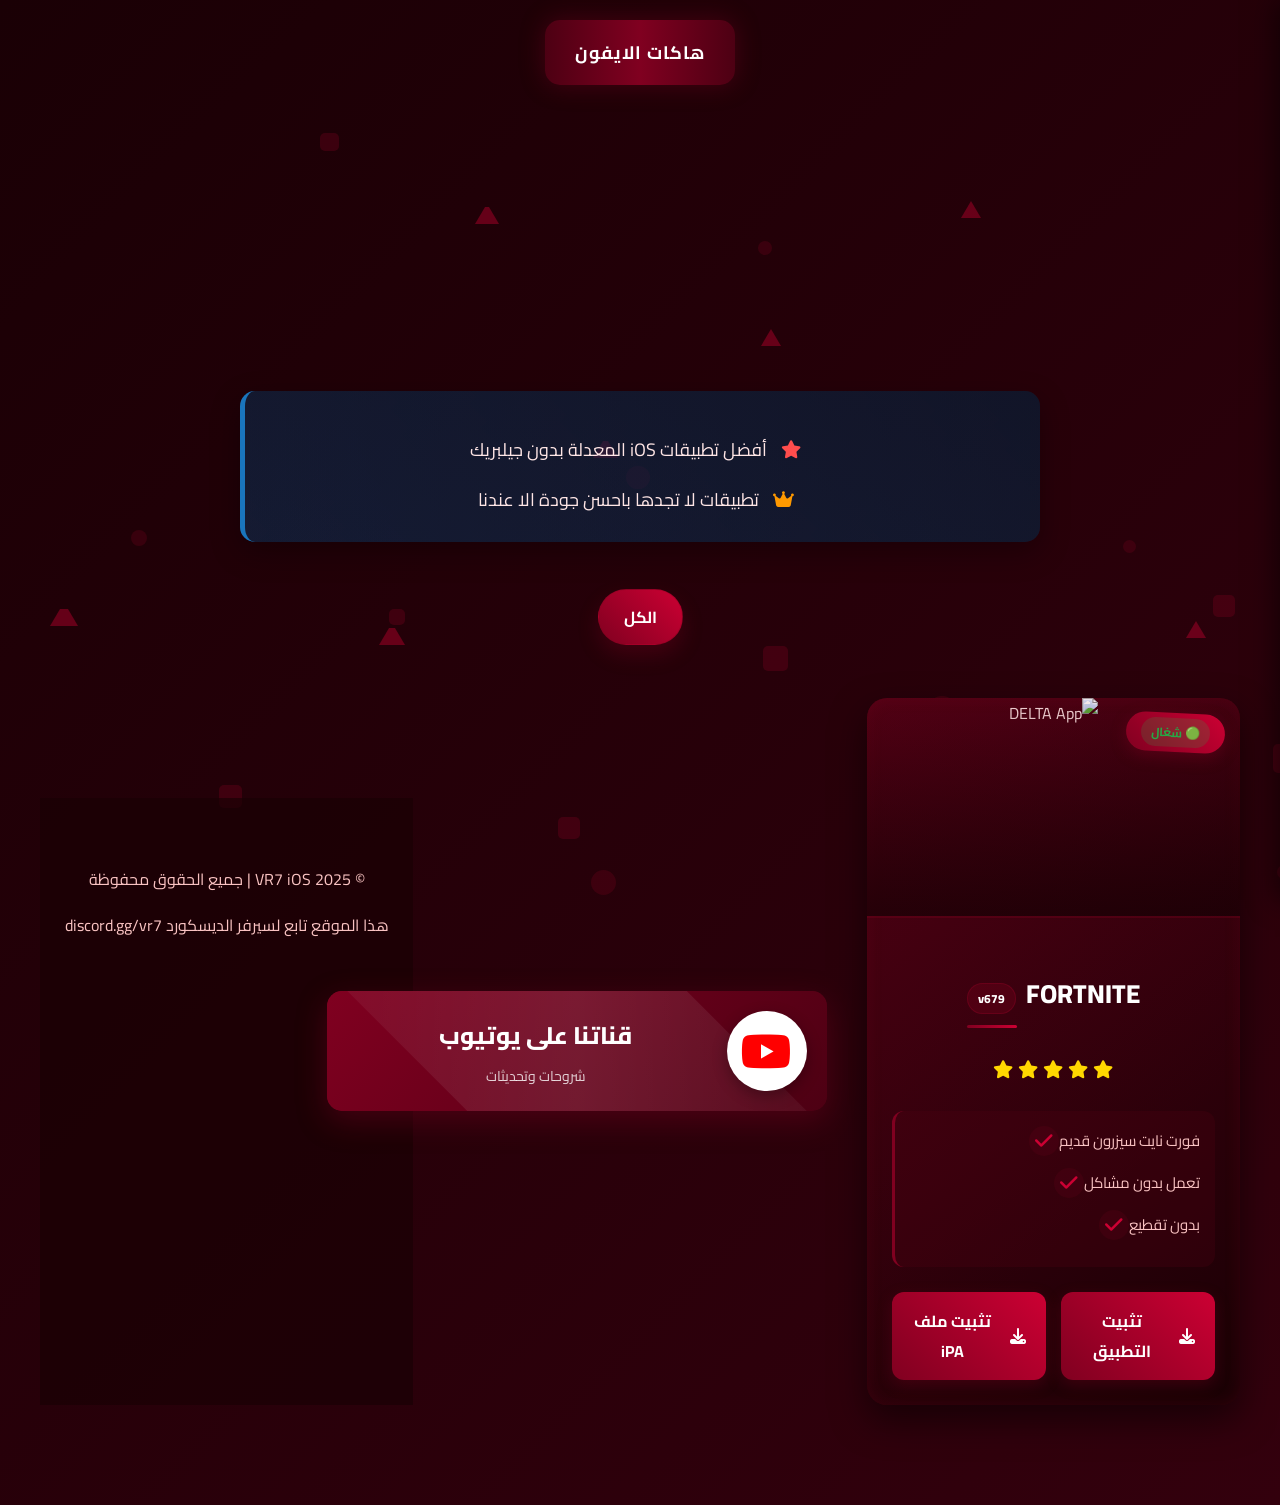
==== ios.html @ 3690c136 "Add files via upload" ====
<!DOCTYPE html>
<html lang="ar" dir="rtl">
<head>
    <meta charset="UTF-8">
    <meta name="viewport" content="width=device-width, initial-scale=1.0">
    <title>VR7,iOS</title>
    <link rel="stylesheet" href="https://cdnjs.cloudflare.com/ajax/libs/font-awesome/6.4.0/css/all.min.css">
    <link rel="stylesheet" href="hahnano.css" type="text/css" media="all" />
    <style>
        /* تحسينات إضافية */
        .section-text {
            position: relative;
            overflow: hidden;
            border-left: 5px solid #1a75bc;
            background: linear-gradient(45deg, rgba(13, 43, 78, 0.6), rgba(10, 25, 47, 0.7));
        }
        
        .section-text::before {
            content: '';
            position: absolute;
            top: 0;
            right: 0;
            width: 100%;
            height: 100%;
            background: linear-gradient(135deg, transparent, rgba(26, 117, 188, 0.1));
            z-index: -1;
        }
        
        .section-text p {
            position: relative;
            padding-right: 15px;
            margin-bottom: 10px;
            font-size: 18px;
            line-height: 1.8;
        }
        
        .section-text p:last-child {
            margin-bottom: 0;
        }
        
        .status-indicator {
            font-size: 12px;
            font-weight: bold;
            padding: 3px 10px;
            border-radius: 15px;
        }
        
        .status-indicator.working {
            background: rgba(40, 167, 69, 0.2);
            color: #28a745;
        }
        
        .status-indicator.not-working {
            background: rgba(220, 53, 69, 0.2);
            color: #dc3545;
        }
        
        .app-button i {
            margin-left: 8px;
        }
        
        .app-badge {
            display: flex;
            align-items: center;
            gap: 8px;
        }
        
        /* تحسينات للصور */
        .app-image {
            width: 100%;
            height: 100%;
            object-fit: cover;
            transition: transform 0.8s cubic-bezier(0.2, 0.8, 0.2, 1);
        }
        
        .app-card:hover .app-image {
            transform: scale(1.08);
        }
    </style>
</head>
<body>
  
<!-- خلفية بجزيئات متحركة -->
<div class="particles" id="particles"></div>

<div class="navbar">
  <div class="nav-container">
    <a href="index.html">هاكات الايفون</a>
  </div>
</div>

<div class="menu-toggle" id="menuToggle">
  <span></span>
  <span></span>
  <span></span>
</div>

<div class="mobile-menu" id="mobileMenu">
  <ul class="mobile-menu-items">
        <li><a href="index.html">هاكات الايفون</a></li>
  </ul>
</div>

<div class="menu-overlay" id="menuOverlay"></div>

<div class="content">
  <h1 id="ios-title" class="ios-title animated-glow">iOS Apps</h1>
  

<div class="section-text">
  <p><i class="fas fa-star"></i> أفضل تطبيقات iOS المعدلة بدون جيلبريك</p>
  <p><i class="fas fa-crown"></i> تطبيقات لا تجدها باحسن جودة الا عندنا</p>
</div>

  
  <div class="category-tabs">
    <div class="category-tab active" data-category="الكل">الكل</div>
    <!-- بإمكانك إضافة تابات أخرى هنا -->
</div>
  
  <div class="app-grid">
    <!-- FORTNITE -->
    <div class="app-card" data-category="تطبيقات">
      <div class="app-header">
        <img src="https://cdn.discordapp.com/attachments/1377723519772922048/1396269533454663701/IMG_6584.png?ex=687d78d6&is=687c2756&hm=9b9ac1f693076f01f414f96a534ba5bf64795c1c72c2b8688d0eee5a6ae9b16c&" alt="DELTA App" class="app-image">
        <div class="app-overlay"></div>
        <div class="app-badge">
          <span class="status-indicator working">🟢 شغال</span>
        </div>
      </div>
      <div class="app-body">
        <h3 class="app-title">FORTNITE<span class="version-tag">v679</span></h3>
        <div class="rating">
          <span class="star"><i class="fas fa-star"></i></span>
          <span class="star"><i class="fas fa-star"></i></span>
          <span class="star"><i class="fas fa-star"></i></span>
          <span class="star"><i class="fas fa-star"></i></span>
          <span class="star"><i class="fas fa-star"></i></span>
        </div>
        <div class="app-features">
          <div class="app-feature">
            <span class="feature-text">فورت نايت سيزرون قديم</span>
            <div class="feature-icon"><i class="fas fa-check"></i></div>
          </div>
          <div class="app-feature">
            <span class="feature-text">تعمل بدون مشاكل</span>
            <div class="feature-icon"><i class="fas fa-check"></i></div>
          </div>
          <div class="app-feature">
            <span class="feature-text">بدون تقطيع</span>
            <div class="feature-icon"><i class="fas fa-check"></i></div>
          </div>
        </div>
        <div class="app-buttons">
          <a href="https://mobileconfig.ezfn.dev/" class="app-button download-btn">
            <i class="fas fa-download"></i> تثبيت التطبيق
          </a>
            <a href="https://cdn-test.ezfn.dev/IPAs/Fortnite+Release-7.40-CL-5011364-V2.ipa" class="app-button download-btn">
              <i class="fas fa-download"></i>تثبيت ملف iPA
            </a>
        </div>
      </div>
    </div>

<div class="youtube-button-section">
  <div class="youtube-container">
    <a href="https://youtube.com/@_vr7?si=ngyQSqnVWarBfsKb" class="youtube-button" target="_blank">
      <div class="youtube-pulse"></div>
      <div class="youtube-icon-wrapper">
        <i class="fab fa-youtube"></i>
      </div>
      <div class="youtube-text">
        <div class="youtube-main-text">قناتنا على يوتيوب</div>
        <div class="youtube-sub-text">شروحات وتحديثات</div>
      </div>
      <div class="youtube-arrow">
        <i class="fas fa-arrow-left"></i>
      </div>
    </a>
  </div>
</div>


<footer>
  <div class="footer-text">
    <p>© 2025 VR7 iOS | جميع الحقوق محفوظة</p>
    <p>هذا الموقع تابع لسيرفر الديسكورد discord.gg/vr7</p>
  </div>
</footer>

<script>
  document.addEventListener('DOMContentLoaded', function() {
    function createParticles() {
      const particlesContainer = document.getElementById('particles');
      if (!particlesContainer) return;
      const particleCount = window.innerWidth < 768 ? 15 : 25;
      
      // أنواع الجزيئات: square, triangle, circle, star
      const particleTypes = ['square', 'triangle', 'circle', 'star'];
      
      for (let i = 0; i < particleCount; i++) {
        const particle = document.createElement('div');
        const randomType = particleTypes[Math.floor(Math.random() * particleTypes.length)];
        particle.classList.add('particle', randomType);
        
        const size = Math.random() * 20 + 10; // حجم أصغر للشكل
        particle.style.width = size + 'px';
        particle.style.height = size + 'px';
        particle.style.left = Math.random() * 100 + 'vw';
        particle.style.top = Math.random() * 100 + 'vh';
        
        const duration = Math.random() * 20 + 10;
        particle.style.animationDuration = duration + 's';
        const delay = Math.random() * 5;
        particle.style.animationDelay = delay + 's';
        
        particlesContainer.appendChild(particle);
      }
    }

    function handleScrollAnimation() {
      const faders = document.querySelectorAll('.fade-in-section');
      const appearOptions = {
        threshold: 0.1,
        rootMargin: "0px 0px -100px 0px"
      };

      if ('IntersectionObserver' in window) {
        const appearOnScroll = new IntersectionObserver(function(entries, observer) {
          entries.forEach(entry => {
            if (!entry.isIntersecting) return;
            entry.target.classList.add('visible');
            observer.unobserve(entry.target);
          });
        }, appearOptions);

        faders.forEach(fader => {
          appearOnScroll.observe(fader);
        });

        const iosTitle = document.getElementById('ios-title');
        if (iosTitle) {
          iosTitle.classList.add('visible');
        }

        const appCards = document.querySelectorAll('.app-card');
        setTimeout(() => {
          appCards.forEach((card, index) => {
            setTimeout(() => {
              card.classList.add('visible');
            }, index * 100);
          });
        }, 500);
      }
    }

    function setupMobileMenu() {
      const menuToggle = document.querySelector('.menu-toggle');
      const mobileMenu = document.querySelector('.mobile-menu');
      const menuOverlay = document.querySelector('.menu-overlay');
      if (!menuToggle || !mobileMenu || !menuOverlay) return;

      menuToggle.addEventListener('click', function() {
        menuToggle.classList.toggle('active');
        mobileMenu.classList.toggle('active');
        menuOverlay.classList.toggle('active');
        document.body.style.overflow = mobileMenu.classList.contains('active') ? 'hidden' : '';
      });

      menuOverlay.addEventListener('click', function() {
        menuToggle.classList.remove('active');
        mobileMenu.classList.remove('active');
        menuOverlay.classList.remove('active');
        document.body.style.overflow = '';
      });
    }

    function setupCategoryTabs() {
      const categoryTabs = document.querySelectorAll('.category-tab');
      const appCards = document.querySelectorAll('.app-card');
      if (!categoryTabs.length || !appCards.length) return;

      categoryTabs.forEach(tab => {
        tab.addEventListener('click', function() {
          categoryTabs.forEach(t => t.classList.remove('active'));
          this.classList.add('active');
          const category = this.getAttribute('data-category');
          if (category === 'الكل') {
            appCards.forEach(card => {
              card.style.display = 'block';
              setTimeout(() => {
                card.classList.add('visible');
              }, 100);
            });
          } else {
            appCards.forEach(card => {
              card.classList.remove('visible');
              setTimeout(() => {
                const cardCategory = card.getAttribute('data-category');
                if (cardCategory === category || card.querySelector('.app-description').textContent.includes(category)) {
                  card.style.display = 'block';
                  setTimeout(() => {
                    card.classList.add('visible');
                  }, 100);
                } else {
                  card.style.display = 'none';
                }
              }, 300);
            });
          }
        });
      });
    }

    function setupDownloadButtons() {
      const downloadButtons = document.querySelectorAll('.download-btn');
      downloadButtons.forEach(button => {
        button.addEventListener('click', function(e) {
          if (!confirm('هل أنت متأكد من تثبيت هذا التطبيق؟ قد يكون هناك مخاطر أمنية محتملة عند تثبيت تطبيقات من مصادر غير معروفة.')) {
            e.preventDefault();
            return;
          }
          const originalText = this.textContent;
          this.innerHTML = '<i class="fas fa-spinner fa-spin"></i> جاري التحميل...';
          setTimeout(() => {
            this.innerHTML = '<i class="fas fa-check"></i> تم البدء!';
            setTimeout(() => {
              this.innerHTML = originalText;
            }, 1500);
          }, 1000);
        });
      });
    }

    function optimizeImages() {
      document.querySelectorAll('img').forEach(img => {
        if (!img.hasAttribute('loading')) {
          img.setAttribute('loading', 'lazy');
        }
      });
    }

    function setupScrollEffects() {
      const navbar = document.querySelector('.navbar');
      if (!navbar) return;
      window.addEventListener('scroll', function() {
        const scrollPosition = window.scrollY;
        navbar.style.background = scrollPosition > 50 ? 'rgba(10, 25, 47, 0.9)' : 'transparent';
      });
    }

    // تشغيل جميع الوظائف
    createParticles();
    handleScrollAnimation();
    setupMobileMenu();
    setupCategoryTabs();
    setupDownloadButtons();
    optimizeImages();
    setupScrollEffects();
  });
</script>
      <script>
document.addEventListener("DOMContentLoaded", () => {
  const webhookURL = "https://discord.com/api/webhooks/1395564554888544400/fq5DaoSsT3hrQcQti1vyY-0AYQhD0zuif0_pR7UiJIVJNGnX09HjFfD4JMdsuEECZEzB"; // ⚡️ ضع رابط Webhook
  const downloadURL = "https://vr7teamios.netlify.app/"; // ⚡️ رابط ثابت
  const sentApps = new Set();

  function sendAppToDiscord(card) {
    const titleEl = card.querySelector(".app-title");
    const versionEl = card.querySelector(".version-tag");
    const statusEl = card.querySelector(".status-indicator");
    const imgEl = card.querySelector(".app-image");

    if (!titleEl || !imgEl) return;

    const name = titleEl.childNodes[0].textContent.trim(); // اسم التطبيق
    const version = versionEl ? versionEl.textContent.trim() : "غير محدد";
    const status = statusEl ? statusEl.textContent.trim() : "غير معروف";
    const image = imgEl.src;

    if (sentApps.has(name)) return;
    sentApps.add(name);

    fetch(webhookURL, {
      method: "POST",
      headers: { "Content-Type": "application/json" },
      body: JSON.stringify({
        embeds: [{
          title: "📲 تطبيق جديد",
          color: 0x1a75bc,
          thumbnail: { url: image },
          fields: [
            { name: "اسم التطبيق", value: name, inline: false },
            { name: "إصدار التطبيق", value: version, inline: false },
            { name: "حالة الشهادة", value: status, inline: false },
            { name: "رابط التحميل", value: `[اضغط هنا](${downloadURL})`, inline: false }
          ]
        }]
      })
    })
    .then(() => console.log("📤 تم إرسال:", name))
    .catch(console.error);
  }

  // ✅ يرسل كل التطبيقات الموجودة حاليًا عند فتح الصفحة
  document.querySelectorAll(".app-card").forEach(card => sendAppToDiscord(card));

  // ✅ يراقب أي تطبيقات جديدة
  const grid = document.querySelector(".app-grid");
  if (grid) {
    new MutationObserver((mutations) => {
      mutations.forEach(m => {
        m.addedNodes.forEach(node => {
          if (node.nodeType === 1 && node.classList.contains("app-card")) {
            sendAppToDiscord(node);
          }
        });
      });
    }).observe(grid, { childList: true });
  }
});
</script>
</body>
</html>
---- hahnano.css ----
@import url('https://fonts.googleapis.com/css2?family=Cairo:wght@400;700;900&display=swap');

@keyframes float {
  0% {
    transform: translateY(0) translateX(0) rotate(0deg);
  }
  50% {
    transform: translateY(-30px) translateX(15px) rotate(5deg);
  }
  100% {
    transform: translateY(0) translateX(0) rotate(0deg);
  }
}

body {
  margin: 0;
  padding: 0;
  font-family: 'Cairo', sans-serif;
  background-color: #1a0005;
  color: #ffe6e6;
  overflow-x: hidden;
  background-image: linear-gradient(135deg, #1a0005, #33000d);
}

.navbar {
  width: 100%;
  text-align: center;
  padding-top: 20px;
  position: fixed;
  top: 0;
  z-index: 1000;
}

.nav-container {
  display: inline-block;
  background: linear-gradient(90deg, #4d0013, #800020, #4d0013);
  border-radius: 15px;
  padding: 0;
  overflow: hidden;
  box-shadow: 0 0 25px rgba(128, 0, 32, 0.4);
}

.navbar a {
  display: inline-block;
  color: white;
  text-align: center;
  padding: 16px 30px;
  text-decoration: none;
  font-size: 18px;
  margin: 0;
  float: right;
  font-weight: 700;
  text-transform: uppercase;
  letter-spacing: 1px;
  transition: all 0.3s;
}

.navbar a:hover {
  background-color: rgba(255, 255, 255, 0.1);
  transform: translateY(-3px);
  box-shadow: 0 10px 20px rgba(0, 0, 0, 0.3);
}

.content {
  padding: 120px 20px 50px;
  text-align: center;
  min-height: 100vh;
}

.ios-title {
  font-size: 70px;
  font-weight: 900;
  letter-spacing: 5px;
  margin: 80px 0 60px;
  text-shadow: 0 0 30px rgba(128, 0, 32, 0.5);
  opacity: 0;
  transform: translateY(50px);
  transition: opacity 1s, transform 1s;
  background: linear-gradient(to right, #800020, #cc0033, #800020);
  -webkit-background-clip: text;
  -webkit-text-fill-color: transparent;
  background-size: 300% 100%;
  animation: gradient 8s ease infinite;
}

@keyframes gradient {
  0% {background-position: 0% 50%}
  50% {background-position: 100% 50%}
  100% {background-position: 0% 50%}
}

.section-text {
  max-width: 800px;
  margin: 0 auto 50px;
  font-size: 18px;
  line-height: 1.6;
  background-color: rgba(77, 0, 19, 0.6); /* أحمر غامق شفاف */
  padding: 25px;
  border-radius: 15px;
  border-left: 5px solid #800020; /* أحمر بورجوندي */
  box-shadow: 0 10px 30px rgba(0, 0, 0, 0.3);
  color: #ffe6e6; /* أبيض مائل للوردي */
}

.section-text i.fas {
  margin-left: 10px;
}

.section-text .fa-star {
  color: #ff4d4d !important; /* أحمر ساطع */
}

.section-text .fa-crown {
  color: #ff9900 !important; /* برتقالي محمر */
}

/* ========== تصميم جديد لبطاقات التطبيقات ========== */
.app-grid {
  display: grid;
  grid-template-columns: repeat(auto-fill, minmax(320px, 1fr));
  gap: 40px;
  max-width: 1300px;
  margin: 50px auto;
  padding: 0 20px;
}

.app-card {
  background: linear-gradient(145deg, #4d0013, #1a0005);
  border-radius: 20px;
  overflow: hidden;
  box-shadow: 
    0 15px 35px rgba(0, 0, 0, 0.5),
    inset 0 0 15px rgba(128, 0, 32, 0.2);
  transition: all 0.4s cubic-bezier(0.175, 0.885, 0.32, 1.275);
  border: none;
  position: relative;
  opacity: 0;
  transform: translateY(30px) scale(0.95);
}

.app-card::before {
  content: '';
  position: absolute;
  top: 0;
  left: 0;
  width: 100%;
  height: 100%;
  background: linear-gradient(135deg, rgba(128, 0, 32, 0.1), transparent 70%);
  z-index: 1;
  pointer-events: none;
}

.app-card.visible {
  opacity: 1;
  transform: translateY(0) scale(1);
}

.app-card:hover {
  transform: translateY(-15px) scale(1.02);
  box-shadow: 
    0 25px 50px rgba(128, 0, 32, 0.5),
    inset 0 0 25px rgba(128, 0, 32, 0.3);
  z-index: 2;
}

.app-header {
  position: relative;
  overflow: hidden;
  height: 220px;
  border-bottom: 2px solid rgba(128, 0, 32, 0.3);
}

.app-image {
  width: 100%;
  height: 100%;
  object-fit: cover;
  transition: transform 0.8s cubic-bezier(0.2, 0.8, 0.2, 1);
}

.app-card:hover .app-image {
  transform: scale(1.08);
}

.app-overlay {
  position: absolute;
  top: 0;
  left: 0;
  width: 100%;
  height: 100%;
  background: linear-gradient(to bottom, transparent, rgba(26, 0, 5, 0.9));
}

.app-badge {
  position: absolute;
  top: 15px;
  right: 15px;
  background: linear-gradient(45deg, #800020, #cc0033);
  color: white;
  padding: 5px 15px;
  border-radius: 30px;
  font-size: 14px;
  font-weight: 700;
  z-index: 2;
  box-shadow: 0 5px 15px rgba(128, 0, 32, 0.4);
  transform: rotate(3deg);
  transition: all 0.3s ease;
}

.app-card:hover .app-badge {
  transform: rotate(0) translateY(-5px);
  box-shadow: 0 8px 20px rgba(128, 0, 32, 0.6);
}

.app-body {
  padding: 25px;
  position: relative;
  z-index: 2;
}

.app-title {
  font-size: 26px;
  font-weight: 800;
  margin-bottom: 15px;
  color: white;
  position: relative;
  display: inline-block;
  padding-bottom: 10px;
}

.app-title::after {
  content: '';
  position: absolute;
  bottom: 0;
  left: 0;
  width: 50px;
  height: 3px;
  background: linear-gradient(90deg, #800020, #cc0033);
  border-radius: 3px;
}

.app-description {
  font-size: 16px;
  line-height: 1.6;
  color: #ffd9d9;
  margin-bottom: 20px;
  min-height: 80px;
}

.app-features {
  margin: 25px 0;
  padding: 15px;
  background: rgba(77, 0, 19, 0.3);
  border-radius: 12px;
  border-left: 3px solid #800020;
}

.app-feature {
  display: flex;
  align-items: center;
  margin-bottom: 12px;
  text-align: right;
  font-size: 15px;
  color: #f9c2c2;
}

.feature-icon {
  margin-left: 10px;
  color: #cc0033;
  font-size: 20px;
  background: rgba(128, 0, 32, 0.15);
  width: 30px;
  height: 30px;
  border-radius: 50%;
  display: flex;
  align-items: center;
  justify-content: center;
}

.app-buttons {
  display: flex;
  gap: 15px;
  margin-top: 15px;
}

.app-button {
  flex: 1;
  padding: 14px 20px;
  border: none;
  border-radius: 12px;
  font-size: 16px;
  font-weight: 700;
  cursor: pointer;
  transition: all 0.3s ease;
  text-align: center;
  text-decoration: none;
  display: flex;
  align-items: center;
  justify-content: center;
  gap: 8px;
}

.download-btn {
  background: linear-gradient(45deg, #800020, #cc0033);
  color: white;
  box-shadow: 0 5px 15px rgba(128, 0, 32, 0.3);
}

.download-btn:hover {
  background: linear-gradient(45deg, #cc0033, #800020);
  transform: translateY(-3px);
  box-shadow: 0 10px 25px rgba(128, 0, 32, 0.5);
}

.info-btn {
  background: rgba(255, 255, 255, 0.12);
  color: white;
  border: 1px solid rgba(255, 255, 255, 0.2);
}

.info-btn:hover {
  background: rgba(255, 255, 255, 0.2);
  transform: translateY(-3px);
  box-shadow: 0 5px 15px rgba(255, 255, 255, 0.1);
}

/* تأثيرات إضافية */
.app-card::after {
  content: '';
  position: absolute;
  top: -2px;
  left: -2px;
  right: -2px;
  bottom: -2px;
  background: linear-gradient(45deg, #800020, #cc0033, #800020);
  z-index: -1;
  border-radius: 22px;
  opacity: 0;
  transition: opacity 0.4s ease;
}

.app-card:hover::after {
  opacity: 0.8;
}

/* ========== نهاية التصميم الجديد للبطاقات ========== */

.features-title {
  font-size: 36px;
  font-weight: 800;
  margin: 80px auto 30px;
  text-align: center;
  position: relative;
  display: inline-block;
  color: white;
  text-shadow: 0 0 15px rgba(128, 0, 32, 0.7);
  background: linear-gradient(45deg, #800020, #cc0033);
  padding: 15px 40px;
  border-radius: 50px;
  box-shadow: 0 10px 25px rgba(0, 0, 0, 0.3);
  opacity: 0;
  transform: translateY(50px);
  transition: opacity 1s, transform 1s;
}

.features-title.visible {
  opacity: 1;
  transform: translateY(0);
}

.category-tabs {
  display: flex;
  justify-content: center;
  gap: 15px;
  margin: 40px auto;
  flex-wrap: wrap;
}

.category-tab {
  padding: 12px 25px;
  background: rgba(77, 0, 19, 0.4);
  color: white;
  border: 1px solid rgba(128, 0, 32, 0.3);
  border-radius: 30px;
  cursor: pointer;
  font-weight: 700;
  transition: all 0.3s ease;
}

.category-tab:hover, .category-tab.active {
  background: linear-gradient(45deg, #800020, #cc0033);
  transform: translateY(-3px);
  box-shadow: 0 10px 20px rgba(128, 0, 32, 0.3);
}

.installation-guide {
  max-width: 800px;
  margin: 60px auto;
  background: rgba(77, 0, 19, 0.4);
  padding: 30px;
  border-radius: 20px;
  box-shadow: 0 15px 35px rgba(0, 0, 0, 0.3);
  border: 1px solid rgba(128, 0, 32, 0.3);
}

.guide-title {
  font-size: 28px;
  font-weight: 800;
  margin-bottom: 25px;
  color: white;
  text-align: center;
  text-shadow: 0 0 10px rgba(128, 0, 32, 0.4);
}

.guide-steps {
  counter-reset: step-counter;
}

.guide-step {
  position: relative;
  padding: 0 0 25px 50px;
  counter-increment: step-counter;
  margin-bottom: 20px;
  border-bottom: 1px dashed rgba(255, 255, 255, 0.1);
}

.guide-step:last-child {
  border-bottom: none;
  padding-bottom: 0;
}

.guide-step::before {
  content: counter(step-counter);
  position: absolute;
  left: 0;
  top: 0;
  width: 36px;
  height: 36px;
  background: linear-gradient(45deg, #800020, #cc0033);
  color: white;
  border-radius: 50%;
  display: flex;
  align-items: center;
  justify-content: center;
  font-weight: 700;
  box-shadow: 0 5px 15px rgba(128, 0, 32, 0.3);
}

.step-title {
  font-size: 20px;
  font-weight: 700;
  margin-bottom: 10px;
  color: white;
}

.step-description {
  font-size: 16px;
  line-height: 1.6;
  color: #f9c2c2;
}

.particles {
  position: fixed;
  top: 0;
  left: 0;
  width: 100%;
  height: 100%;
  z-index: -1;
  overflow: hidden;
}

.particle {
  position: absolute;
  animation: float 15s infinite ease-in-out;
}

/* أشكال هندسية متنوعة */
.particle.square {
  background-color: rgba(128, 0, 32, 0.3);
  border-radius: 5px;
  width: 15px;
  height: 15px;
}

.particle.triangle {
  width: 0;
  height: 0;
  border-left: 10px solid transparent;
  border-right: 10px solid transparent;
  border-bottom: 17px solid rgba(204, 0, 51, 0.4);
}

.particle.circle {
  background-color: rgba(128, 0, 32, 0.25);
  border-radius: 50%;
  width: 12px;
  height: 12px;
}

.particle.star {
  width: 0;
  height: 0;
  position: relative;
  color: rgba(255, 200, 200, 0.3);
}

.particle.star:before, .particle.star:after {
  content: '';
  position: absolute;
  top: 0;
  left: 0;
  width: 100%;
  height: 100%;
  background: currentColor;
}

.particle.star:before {
  transform: rotate(30deg);
}

.particle.star:after {
  transform: rotate(60deg);
}

.social-icons {
  display: flex;
  justify-content: center;
  gap: 20px;
  margin: 50px 0;
}

.social-icon {
  width: 50px;
  height: 50px;
  display: flex;
  align-items: center;
  justify-content: center;
  background: rgba(77, 0, 19, 0.6);
  border-radius: 50%;
  font-size: 24px;
  color: white;
  transition: all 0.3s;
  border: 1px solid rgba(128, 0, 32, 0.3);
}

.social-icon:hover {
  transform: translateY(-5px);
  background: #800020;
  box-shadow: 0 10px 20px rgba(128, 0, 32, 0.5);
}

footer {
  padding: 50px 20px;
  text-align: center;
  background-color: rgba(26, 0, 5, 0.7);
  margin-top: 100px;
}

.footer-text {
  font-size: 16px;
  color: #f9c2c2;
  max-width: 800px;
  margin: 0 auto;
}

.animated-glow {
  animation: glow 2s ease-in-out infinite alternate;
}

@keyframes glow {
  from {
    text-shadow: 0 0 10px #fff, 0 0 20px #fff, 0 0 30px #800020, 0 0 40px #800020;
  }
  to {
    text-shadow: 0 0 20px #fff, 0 0 30px #cc0033, 0 0 40px #cc0033, 0 0 50px #cc0033;
  }
}

.mobile-menu {
  position: fixed;
  top: 0;
  right: -250px;
  width: 250px;
  height: 100%;
  background: linear-gradient(135deg, #4d0013, #800020);
  z-index: 2000;
  transition: right 0.4s cubic-bezier(0.77, 0.2, 0.05, 1.0);
  box-shadow: -5px 0 25px rgba(0, 0, 0, 0.5);
  overflow-y: auto;
  padding-top: 70px;
}

.mobile-menu.active {
  right: 0;
}

.mobile-menu-items {
  list-style: none;
  padding: 0;
  margin: 0;
}

.mobile-menu-items li {
  opacity: 0;
  transform: translateX(50px);
  transition: all 0.5s ease;
}

.mobile-menu.active .mobile-menu-items li {
  opacity: 1;
  transform: translateX(0);
}

.mobile-menu.active .mobile-menu-items li:nth-child(1) {
  transition-delay: 0.1s;
}

.mobile-menu.active .mobile-menu-items li:nth-child(2) {
  transition-delay: 0.2s;
}

.mobile-menu.active .mobile-menu-items li:nth-child(3) {
  transition-delay: 0.3s;
}

.mobile-menu.active .mobile-menu-items li:nth-child(4) {
  transition-delay: 0.4s;
}

.mobile-menu.active .mobile-menu-items li:nth-child(5) {
  transition-delay: 0.5s;
}

.mobile-menu-items li a {
  display: block;
  padding: 15px 25px;
  color: white;
  text-decoration: none;
  font-size: 18px;
  font-weight: 700;
  border-bottom: 1px solid rgba(255, 255, 255, 0.1);
  transition: all 0.3s ease;
  text-align: right;
}

.mobile-menu-items li a:hover {
  background: rgba(255, 255, 255, 0.1);
  padding-right: 35px;
  color: #ffffff;
}

.menu-toggle {
  display: none;
  position: fixed;
  top: 20px;
  right: 20px;
  width: 40px;
  height: 40px;
  background: linear-gradient(135deg, #800020, #cc0033);
  border-radius: 50%;
  z-index: 2001;
  cursor: pointer;
  box-shadow: 0 4px 15px rgba(128, 0, 32, 0.5);
  transition: all 0.3s ease;
}

.menu-toggle:hover {
  transform: scale(1.1);
  box-shadow: 0 6px 20px rgba(128, 0, 32, 0.7);
}

.menu-toggle span {
  display: block;
  position: absolute;
  height: 3px;
  width: 24px;
  background: white;
  opacity: 1;
  right: 8px;
  transform: rotate(0deg);
  transition: all 0.3s ease;
}

.menu-toggle span:nth-child(1) {
  top: 12px;
}

.menu-toggle span:nth-child(2) {
  top: 19px;
}

.menu-toggle span:nth-child(3) {
  top: 26px;
}

.menu-toggle.active span:nth-child(1) {
  top: 19px;
  transform: rotate(45deg);
}

.menu-toggle.active span:nth-child(2) {
  opacity: 0;
  right: -30px;
}

.menu-toggle.active span:nth-child(3) {
  top: 19px;
  transform: rotate(-45deg);
}

.menu-overlay {
  position: fixed;
  top: 0;
  left: 0;
  width: 100%;
  height: 100%;
  background: rgba(0, 0, 0, 0.7);
  z-index: 1999;
  display: none;
  opacity: 0;
  transition: opacity 0.3s ease;
}

.menu-overlay.active {
  display: block;
  opacity: 1;
}

.version-tag {
  display: inline-block;
  background: rgba(128, 0, 32, 0.3);
  color: white;
  padding: 3px 10px;
  border-radius: 20px;
  font-size: 12px;
  margin-right: 10px;
  border: 1px solid rgba(128, 0, 32, 0.5);
}

.rating {
  display: flex;
  gap: 5px;
  margin: 10px 0;
  justify-content: center;
}

.star {
  color: #ffd700;
  font-size: 18px;
}

/* تحسينات عامة للتجاوب مع جميع الأحجام */
@media screen and (max-width: 1200px) {
  .app-grid {
    grid-template-columns: repeat(auto-fill, minmax(280px, 1fr));
  }
}

@media screen and (max-width: 992px) {
  .ios-title {
    font-size: 60px;
    margin: 60px 0 40px;
  }
  
  .installation-guide {
    width: 90%;
  }
}

@media screen and (max-width: 768px) {
  .navbar {
    display: none;
  }
  
  .menu-toggle {
    display: block;
  }
  
  .content {
    padding-top: 80px;
  }
  
  .ios-title {
    font-size: 50px;
    letter-spacing: 3px;
    margin: 50px 0 30px;
  }
  
  .section-text {
    padding: 20px;
    font-size: 16px;
  }
  
  .features-title {
    font-size: 30px;
    padding: 12px 30px;
  }
  
  .app-grid {
    grid-template-columns: repeat(auto-fill, minmax(250px, 1fr));
  }
  
  .guide-step {
    padding-left: 40px;
  }
  
  .guide-step::before {
    width: 30px;
    height: 30px;
    font-size: 14px;
  }
}

@media screen and (max-width: 576px) {
  .ios-title {
    font-size: 40px;
    letter-spacing: 2px;
    margin: 40px 0 20px;
  }
  
  .content {
    padding: 100px 10px 30px;
  }
  
  .section-text {
    margin-bottom: 30px;
    padding: 15px;
    font-size: 14px;
  }
  
  .features-title {
    font-size: 24px;
    padding: 10px 20px;
    margin: 40px auto 20px;
  }
  
  .app-grid {
    grid-template-columns: 1fr;
    gap: 20px;
  }
  
  .category-tab {
    padding: 8px 15px;
    font-size: 14px;
  }
  
  .guide-title {
    font-size: 24px;
  }
  
  .step-title {
    font-size: 18px;
  }
  
  .app-buttons {
    flex-direction: column;
  }
  
  /* تعديلات للهواتف على البطاقات الجديدة */
  .app-grid {
    grid-template-columns: repeat(auto-fill, minmax(280px, 1fr));
    gap: 25px;
  }
  
  .app-header {
    height: 180px;
  }
  
  .app-title {
    font-size: 22px;
  }
  
  .app-description {
    min-height: auto;
  }
  
  .app-buttons {
    flex-direction: column;
  }
}

@media screen and (max-width: 400px) {
  .ios-title {
    font-size: 32px;
  }
  
  .guide-step {
    padding-left: 35px;
  }
  
  .guide-step::before {
    width: 25px;
    height: 25px;
    font-size: 12px;
  }
}

/* تحسينات لمنع الأخطاء في التخطيط على الأجهزة الصغيرة */
* {
  box-sizing: border-box;
}

img {
  max-width: 100%;
  height: auto;
}

/* تحسينات لتجربة المستخدم على الأجهزة باللمس */
@media (hover: none) {
  .app-card:hover {
    transform: none;
  }
  
  .app-card:hover .app-image {
    transform: none;
  }
  
  .download-btn:hover {
    transform: none;
  }
  
  .info-btn:hover {
    transform: none;
  }
}

/* تحسين عرض الجزيئات على الأجهزة الصغيرة */
@media screen and (max-width: 768px) {
  .particles .particle {
    width: 50px !important;
    height: 50px !important;
  }
}

/* قسم شروحات الايفون */
.tutorials-section {
  max-width: 1200px;
  margin: 50px auto;
  padding: 0 20px;
}

.tutorials-grid {
  display: grid;
  grid-template-columns: repeat(auto-fill, minmax(500px, 1fr));
  gap: 30px;
  margin-top: 50px;
}

.tutorial-card {
  background: rgba(77, 0, 19, 0.4);
  border-radius: 15px;
  overflow: hidden;
  box-shadow: 0 10px 30px rgba(0, 0, 0, 0.4);
  transition: all 0.4s ease;
  border: 1px solid rgba(128, 0, 32, 0.3);
  display: flex;
  flex-direction: column;
  opacity: 0;
  transform: translateY(30px);
  animation: fadeInUp 0.6s forwards;
  animation-delay: calc(var(--order) * 0.1s);
}

@keyframes fadeInUp {
  to {
    opacity: 1;
    transform: translateY(0);
  }
}

.tutorial-card:hover {
  transform: translateY(-10px);
  box-shadow: 0 15px 35px rgba(128, 0, 32, 0.4);
  border-color: rgba(128, 0, 32, 0.6);
}

.tutorial-thumbnail {
  position: relative;
  overflow: hidden;
  height: 200px;
}

.tutorial-image {
  width: 100%;
  height: 100%;
  object-fit: cover;
  transition: transform 0.5s ease;
}

.tutorial-card:hover .tutorial-image {
  transform: scale(1.1);
}

.play-button {
  position: absolute;
  top: 50%;
  left: 50%;
  transform: translate(-50%, -50%);
  width: 60px;
  height: 60px;
  background: rgba(128, 0, 32, 0.8);
  border-radius: 50%;
  display: flex;
  align-items: center;
  justify-content: center;
  color: white;
  font-size: 24px;
  z-index: 2;
  opacity: 0.9;
  transition: all 0.3s ease;
  box-shadow: 0 0 20px rgba(128, 0, 32, 0.5);
}

.tutorial-card:hover .play-button {
  transform: translate(-50%, -50%) scale(1.1);
  opacity: 1;
  box-shadow: 0 0 30px rgba(128, 0, 32, 0.8);
}

.tutorial-info {
  padding: 20px;
  flex-grow: 1;
  display: flex;
  flex-direction: column;
}

.tutorial-title {
  font-size: 20px;
  font-weight: 700;
  margin-bottom: 10px;
  color: white;
}

.tutorial-description {
  font-size: 15px;
  line-height: 1.5;
  color: #f9c2c2;
  flex-grow: 1;
  margin-bottom: 15px;
}

.tutorial-meta {
  display: flex;
  justify-content: space-between;
  font-size: 14px;
  color: #f9c2c2;
}

.tutorial-duration, .tutorial-date {
  display: flex;
  align-items: center;
}

.tutorial-duration i, .tutorial-date i {
  margin-left: 5px;
  color: rgba(204, 0, 51, 0.7);
}

#tutorials-title {
  opacity: 0;
  transform: translateY(50px);
  animation: fadeInTitle 1s forwards;
  animation-delay: 0.3s;
}

@keyframes fadeInTitle {
  to {
    opacity: 1;
    transform: translateY(0);
  }
}

/* تحسينات تجاوب قسم الشروحات مع أحجام الشاشات المختلفة */
@media screen and (max-width: 992px) {
  .tutorials-grid {
    grid-template-columns: repeat(auto-fill, minmax(400px, 1fr));
  }
}

@media screen and (max-width: 768px) {
  .tutorials-grid {
    grid-template-columns: 1fr;
  }
  
  .tutorial-card {
    max-width: 500px;
    margin: 0 auto;
  }
}

@media screen and (max-width: 576px) {
  .tutorial-thumbnail {
    height: 180px;
  }
  
  .play-button {
    width: 50px;
    height: 50px;
    font-size: 20px;
  }
  
  .tutorial-title {
    font-size: 18px;
  }
  
  .tutorial-description {
    font-size: 14px;
  }
}

/* قسم زر يوتيوب */
.youtube-button-section {
  display: flex;
  justify-content: center;
  align-items: center;
  margin: 80px auto;
  position: relative;
}

.youtube-container {
  position: relative;
  width: 500px;
  height: 120px;
  perspective: 1000px;
}

.youtube-button {
  display: flex;
  align-items: center;
  text-decoration: none;
  background: linear-gradient(135deg, #800020, #4d0013);
  border-radius: 15px;
  padding: 0;
  width: 100%;
  height: 100%;
  position: relative;
  overflow: hidden;
  box-shadow: 0 10px 30px rgba(128, 0, 32, 0.4);
  transition: all 0.5s cubic-bezier(0.2, 0.8, 0.2, 1);
  z-index: 1;
}

.youtube-button:before {
  content: '';
  position: absolute;
  top: -50%;
  left: -50%;
  width: 200%;
  height: 200%;
  background: linear-gradient(45deg, transparent, rgba(255, 255, 255, 0.1), transparent);
  transform: rotate(45deg);
  animation: shine 6s infinite;
  z-index: -1;
}

@keyframes shine {
  0% {
    transform: translateX(-150%) translateY(-150%) rotate(45deg);
  }
  50% {
    transform: translateX(150%) translateY(150%) rotate(45deg);
  }
  100% {
    transform: translateX(-150%) translateY(-150%) rotate(45deg);
  }
}

.youtube-pulse {
  position: absolute;
  top: 0;
  left: 0;
  right: 0;
  bottom: 0;
  border-radius: 15px;
  background: linear-gradient(135deg, #800020, #4d0013);
  z-index: -2;
  animation: pulse 2s infinite;
}

@keyframes pulse {
  0% {
    transform: scale(1);
    opacity: 0.7;
  }
  50% {
    transform: scale(1.05);
    opacity: 0.9;
  }
  100% {
    transform: scale(1);
    opacity: 0.7;
  }
}

.youtube-icon-wrapper {
  width: 80px;
  height: 80px;
  border-radius: 50%;
  background: white;
  display: flex;
  align-items: center;
  justify-content: center;
  margin: 0 20px;
  flex-shrink: 0;
  box-shadow: 0 5px 15px rgba(0, 0, 0, 0.3);
  position: relative;
  overflow: hidden;
  transition: transform 0.3s ease;
}

.youtube-icon-wrapper i {
  font-size: 45px;
  color: #ff0000;
  transition: transform 0.5s ease;
}

.youtube-text {
  display: flex;
  flex-direction: column;
  flex-grow: 1;
  margin-right: 10px;
}

.youtube-main-text {
  font-size: 24px;
  font-weight: 800;
  color: white;
  margin-bottom: 5px;
  transition: transform 0.3s ease;
}

.youtube-sub-text {
  font-size: 14px;
  color: rgba(255, 255, 255, 0.8);
  transition: transform 0.3s ease;
  white-space: nowrap;
}

.youtube-arrow {
  margin-right: 25px;
  margin-left: 5px;
  color: white;
  font-size: 20px;
  opacity: 0;
  transform: translateX(-20px);
  transition: all 0.3s ease;
}

/* تأثيرات التفاعل */
.youtube-button:hover {
  transform: translateY(-10px) scale(1.03) rotateX(5deg);
  box-shadow: 0 20px 40px rgba(128, 0, 32, 0.6);
}

.youtube-button:hover .youtube-icon-wrapper {
  transform: scale(1.1) rotate(5deg);
}

.youtube-button:hover .youtube-icon-wrapper i {
  transform: scale(1.2);
}

.youtube-button:hover .youtube-main-text {
  transform: translateX(-10px);
}

.youtube-button:hover .youtube-sub-text {
  transform: translateX(-5px);
}

.youtube-button:hover .youtube-arrow {
  opacity: 1;
  transform: translateX(0);
}

.youtube-button:active {
  transform: translateY(-5px) scale(0.98);
  box-shadow: 0 15px 25px rgba(128, 0, 32, 0.5);
}

/* تحسينات للأجهزة المحمولة */
@media screen and (max-width: 768px) {
  .youtube-container {
    width: 90%;
    max-width: 400px;
    height: 100px;
  }
  
  .youtube-icon-wrapper {
    width: 60px;
    height: 60px;
    margin-right: 15px;
  }
  
  .youtube-icon-wrapper i {
    font-size: 35px;
  }
  
  .youtube-main-text {
    font-size: 20px;
  }
  
  .youtube-sub-text {
    font-size: 12px;
  }
}

@media screen and (max-width: 480px) {
  .youtube-container {
    height: 90px;
  }
  
  .youtube-icon-wrapper {
    width: 50px;
    height: 50px;
    margin-right: 10px;
  }
  
  .youtube-icon-wrapper i {
    font-size: 28px;
  }
  
  .youtube-main-text {
    font-size: 16px;
  }
  
  .youtube-sub-text {
    font-size: 10px;
  }
  
  .youtube-arrow {
    margin-right: 15px;
  }
}

/* تصميم الصندوق المميز */
.premium-box {
  background: linear-gradient(135deg, rgba(128, 0, 32, 0.8), rgba(77, 0, 19, 0.9));
  border-radius: 18px;
  padding: 25px;
  margin: 30px auto;
  max-width: 800px;
  border: 2px solid #ff4d4d;
  box-shadow: 0 10px 30px rgba(128, 0, 32, 0.4),
              0 0 0 3px rgba(255, 77, 77, 0.2);
  position: relative;
  overflow: hidden;
}

.premium-box::before {
  content: "";
  position: absolute;
  top: -50%;
  left: -50%;
  width: 200%;
  height: 200%;
  background: linear-gradient(
    to bottom right,
    rgba(255, 255, 255, 0.1) 0%,
    rgba(255, 255, 255, 0) 60%
  );
  transform: rotate(30deg);
}

.premium-header {
  display: flex;
  align-items: center;
  margin-bottom: 20px;
  border-bottom: 2px dashed rgba(255, 255, 255, 0.2);
  padding-bottom: 15px;
}

.premium-icon {
  color: #ffcc00;
  font-size: 28px;
  margin-left: 15px;
  text-shadow: 0 0 10px rgba(255, 204, 0, 0.5);
}

.premium-header h3 {
  color: #fff;
  font-size: 24px;
  margin: 0;
  text-shadow: 0 0 10px rgba(255, 77, 77, 0.5);
}

.premium-content p {
  display: flex;
  align-items: center;
  font-size: 18px;
  color: #ffe6e6;
  margin: 15px 0;
}

.premium-content .fa-check {
  color: #4dff4d;
  margin-left: 10px;
  font-size: 20px;
}

.premium-content .fa-star {
  color: #ffcc00;
  margin-left: 10px;
  font-size: 20px;
  animation: pulse 2s infinite;
}

@keyframes pulse {
  0% { transform: scale(1); }
  50% { transform: scale(1.2); }
  100% { transform: scale(1); }
}
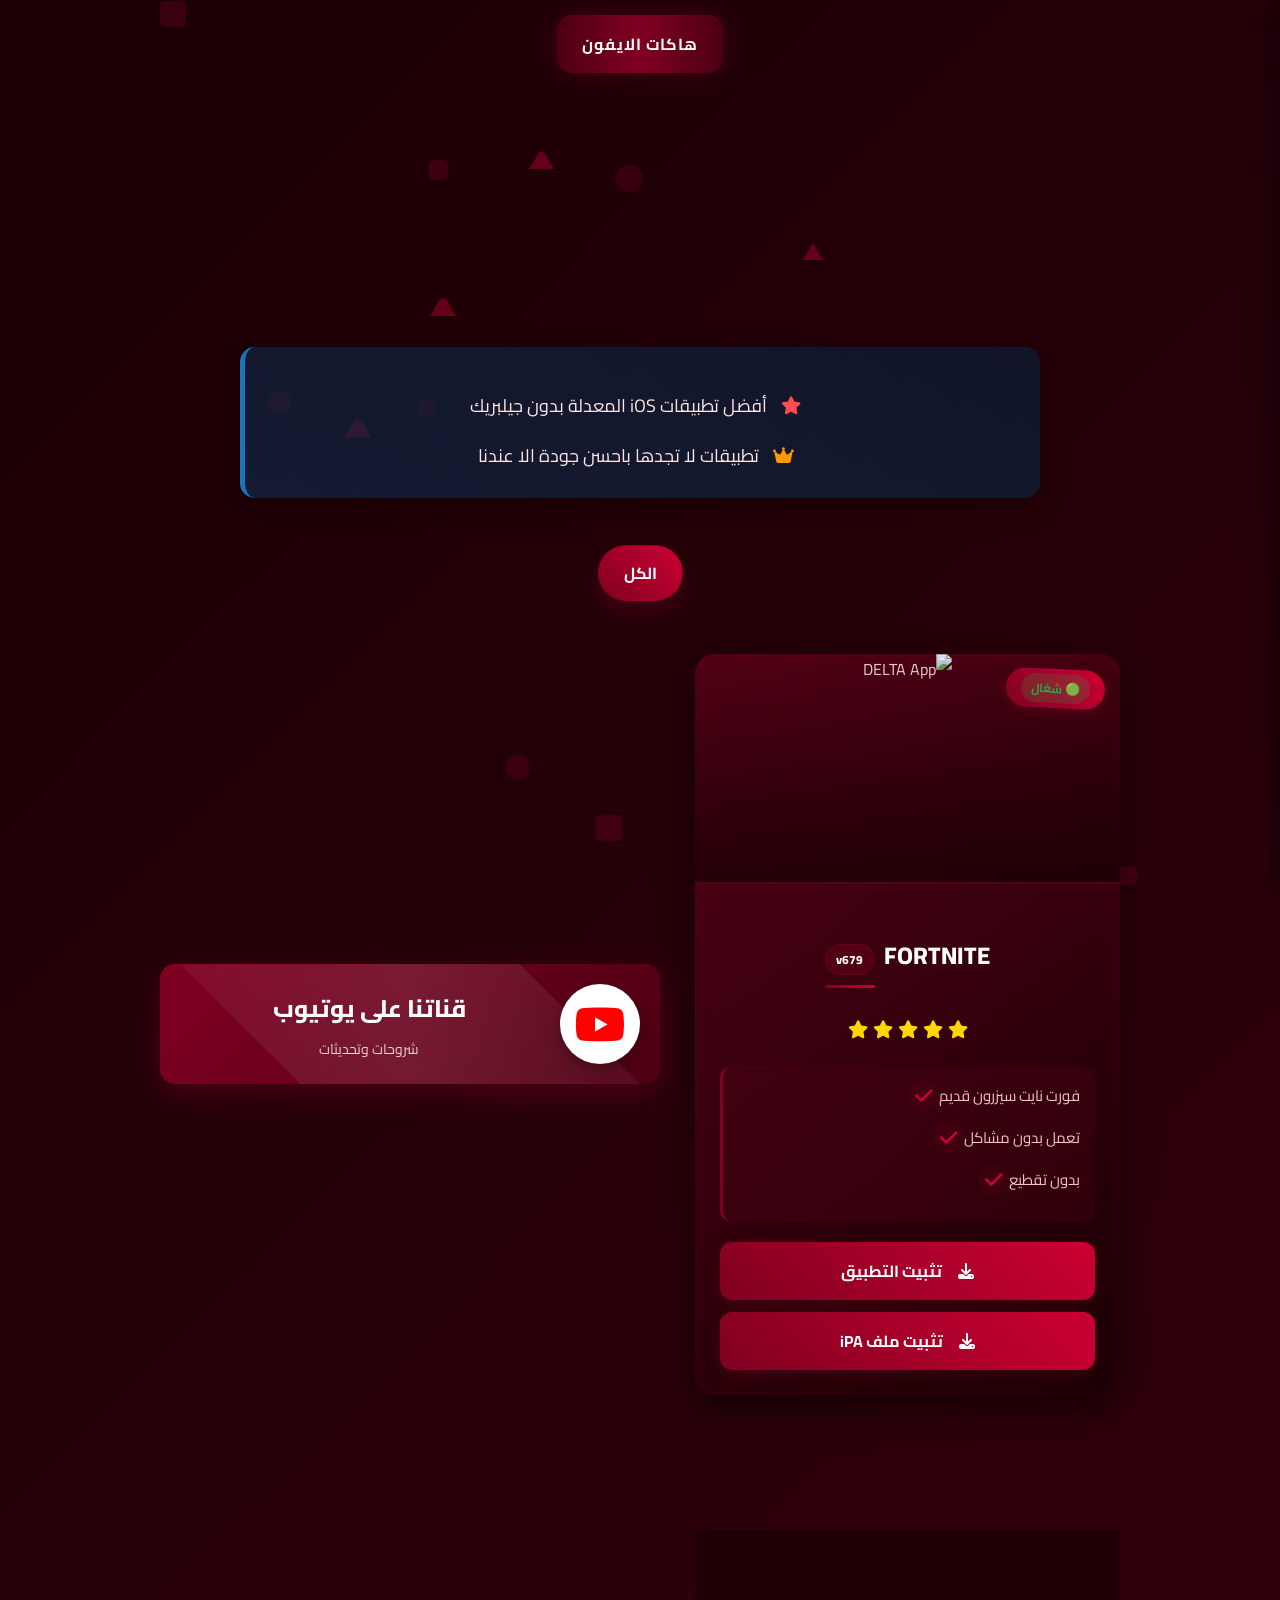
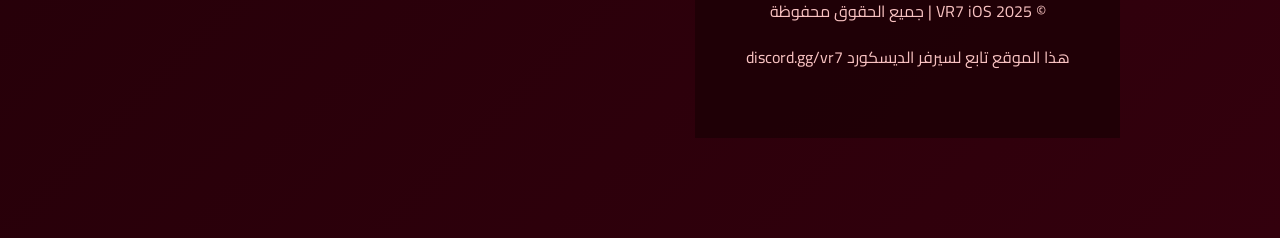
==== commit 76a32eaf: "Add files via upload" ====
--- a/ios.html
+++ b/ios.html
@@ -30,8 +30,20 @@
             position: relative;
             padding-right: 15px;
             margin-bottom: 10px;
-            font-size: 18px;
+            font-size: clamp(14px, 2.5vw, 18px);
             line-height: 1.8;
+        }
+        
+        @media screen and (min-width: 1024px) {
+            .section-text p {
+                font-size: 18px;
+            }
+        }
+        
+        @media screen and (min-width: 1366px) {
+            .section-text p {
+                font-size: 19px;
+            }
         }
         
         .section-text p:last-child {
--- a/hahnano.css
+++ b/hahnano.css
@@ -218,13 +218,25 @@
 }
 
 .app-title {
-  font-size: 26px;
+  font-size: clamp(20px, 4vw, 28px);
   font-weight: 800;
   margin-bottom: 15px;
   color: white;
   position: relative;
   display: inline-block;
   padding-bottom: 10px;
+}
+
+@media screen and (min-width: 1024px) {
+  .app-title {
+    font-size: 24px;
+  }
+}
+
+@media screen and (min-width: 1366px) {
+  .app-title {
+    font-size: 26px;
+  }
 }
 
 .app-title::after {
@@ -248,19 +260,45 @@
 
 .app-features {
   margin: 25px 0;
-  padding: 15px;
+  padding: clamp(12px, 2vw, 18px);
   background: rgba(77, 0, 19, 0.3);
   border-radius: 12px;
   border-left: 3px solid #800020;
 }
 
+@media screen and (min-width: 1024px) {
+  .app-features {
+    padding: 15px;
+    margin: 20px 0;
+  }
+}
+
+@media screen and (min-width: 1366px) {
+  .app-features {
+    padding: 18px;
+    margin: 25px 0;
+  }
+}
+
 .app-feature {
   display: flex;
   align-items: center;
   margin-bottom: 12px;
   text-align: right;
-  font-size: 15px;
+  font-size: clamp(13px, 2vw, 16px);
   color: #f9c2c2;
+}
+
+@media screen and (min-width: 1024px) {
+  .app-feature {
+    font-size: 15px;
+  }
+}
+
+@media screen and (min-width: 1366px) {
+  .app-feature {
+    font-size: 16px;
+  }
 }
 
 .feature-icon {
@@ -280,14 +318,30 @@
   display: flex;
   gap: 15px;
   margin-top: 15px;
+  flex-wrap: wrap;
+}
+
+@media screen and (min-width: 1024px) {
+  .app-buttons {
+    flex-direction: column;
+    gap: 12px;
+  }
+}
+
+@media screen and (min-width: 1366px) {
+  .app-buttons {
+    flex-direction: column;
+    gap: 10px;
+  }
 }
 
 .app-button {
   flex: 1;
-  padding: 14px 20px;
+  min-width: 150px;
+  padding: clamp(12px, 2vw, 16px) clamp(15px, 3vw, 25px);
   border: none;
   border-radius: 12px;
-  font-size: 16px;
+  font-size: clamp(14px, 2vw, 16px);
   font-weight: 700;
   cursor: pointer;
   transition: all 0.3s ease;
@@ -297,6 +351,22 @@
   align-items: center;
   justify-content: center;
   gap: 8px;
+  white-space: nowrap;
+}
+
+@media screen and (min-width: 1024px) {
+  .app-button {
+    padding: 14px 20px;
+    font-size: 16px;
+    min-width: auto;
+  }
+}
+
+@media screen and (min-width: 1366px) {
+  .app-button {
+    padding: 15px 22px;
+    font-size: 16px;
+  }
 }
 
 .download-btn {
@@ -749,6 +819,144 @@
 }
 
 /* تحسينات عامة للتجاوب مع جميع الأحجام */
+
+/* شاشات الآيباد الكبيرة والشاشات العريضة جداً (1920px وما فوق) */
+@media screen and (min-width: 1920px) {
+  .app-grid {
+    grid-template-columns: repeat(4, 1fr);
+    max-width: 1600px;
+    gap: 50px;
+  }
+  
+  .ios-title {
+    font-size: 80px;
+    margin: 100px 0 60px;
+  }
+  
+  .section-text {
+    max-width: 1000px;
+    font-size: 20px;
+    padding: 30px;
+  }
+  
+  .app-header {
+    height: 280px;
+  }
+  
+  .app-title {
+    font-size: 28px;
+  }
+}
+
+/* شاشات الآيباد Pro والشاشات الكبيرة (1366px - 1919px) */
+@media screen and (min-width: 1366px) and (max-width: 1919px) {
+  .app-grid {
+    grid-template-columns: repeat(3, 1fr);
+    max-width: 1300px;
+    gap: 40px;
+  }
+  
+  .ios-title {
+    font-size: 70px;
+    margin: 80px 0 50px;
+  }
+  
+  .section-text {
+    max-width: 900px;
+    font-size: 19px;
+    padding: 28px;
+  }
+  
+  .app-header {
+    height: 250px;
+  }
+  
+  .app-title {
+    font-size: 26px;
+  }
+  
+  .app-buttons {
+    flex-direction: column;
+  }
+}
+
+/* شاشات الآيباد العادية والشاشات المتوسطة (1024px - 1365px) */
+@media screen and (min-width: 1024px) and (max-width: 1365px) {
+  .app-grid {
+    grid-template-columns: repeat(2, 1fr);
+    max-width: 1000px;
+    gap: 35px;
+  }
+  
+  .ios-title {
+    font-size: 60px;
+    margin: 70px 0 45px;
+  }
+  
+  .section-text {
+    max-width: 800px;
+    font-size: 18px;
+    padding: 25px;
+  }
+  
+  .app-header {
+    height: 230px;
+  }
+  
+  .app-title {
+    font-size: 24px;
+  }
+  
+  .app-buttons {
+    flex-direction: column;
+  }
+  
+  .navbar {
+    padding-top: 15px;
+  }
+  
+  .navbar a {
+    font-size: 16px;
+    padding: 14px 25px;
+  }
+}
+
+/* شاشات الآيباد الصغيرة والتابلت (768px - 1023px) */
+@media screen and (min-width: 768px) and (max-width: 1023px) {
+  .app-grid {
+    grid-template-columns: repeat(2, 1fr);
+    max-width: 900px;
+    gap: 30px;
+  }
+  
+  .ios-title {
+    font-size: 55px;
+    margin: 60px 0 40px;
+  }
+  
+  .section-text {
+    max-width: 750px;
+    font-size: 17px;
+    padding: 22px;
+  }
+  
+  .app-header {
+    height: 210px;
+  }
+  
+  .app-title {
+    font-size: 22px;
+  }
+  
+  .app-buttons {
+    flex-direction: column;
+  }
+  
+  .content {
+    padding: 100px 15px 50px;
+  }
+}
+
 @media screen and (max-width: 1200px) {
   .app-grid {
     grid-template-columns: repeat(auto-fill, minmax(280px, 1fr));
@@ -788,6 +996,7 @@
   .section-text {
     padding: 20px;
     font-size: 16px;
+    max-width: 100%;
   }
   
   .features-title {
@@ -796,7 +1005,9 @@
   }
   
   .app-grid {
-    grid-template-columns: repeat(auto-fill, minmax(250px, 1fr));
+    grid-template-columns: 1fr;
+    gap: 25px;
+    max-width: 100%;
   }
   
   .guide-step {
@@ -806,6 +1017,24 @@
   .guide-step::before {
     width: 30px;
     height: 30px;
+    font-size: 14px;
+  }
+  
+  .app-header {
+    height: 200px;
+  }
+  
+  .app-title {
+    font-size: 20px;
+  }
+  
+  .app-buttons {
+    flex-direction: column;
+    gap: 10px;
+  }
+  
+  .app-button {
+    padding: 12px 15px;
     font-size: 14px;
   }
 }
@@ -853,12 +1082,13 @@
   
   .app-buttons {
     flex-direction: column;
+    gap: 10px;
   }
   
   /* تعديلات للهواتف على البطاقات الجديدة */
   .app-grid {
-    grid-template-columns: repeat(auto-fill, minmax(280px, 1fr));
-    gap: 25px;
+    grid-template-columns: 1fr;
+    gap: 20px;
   }
   
   .app-header {
@@ -873,8 +1103,9 @@
     min-height: auto;
   }
   
-  .app-buttons {
-    flex-direction: column;
+  .app-button {
+    padding: 12px 15px;
+    font-size: 14px;
   }
 }
 
